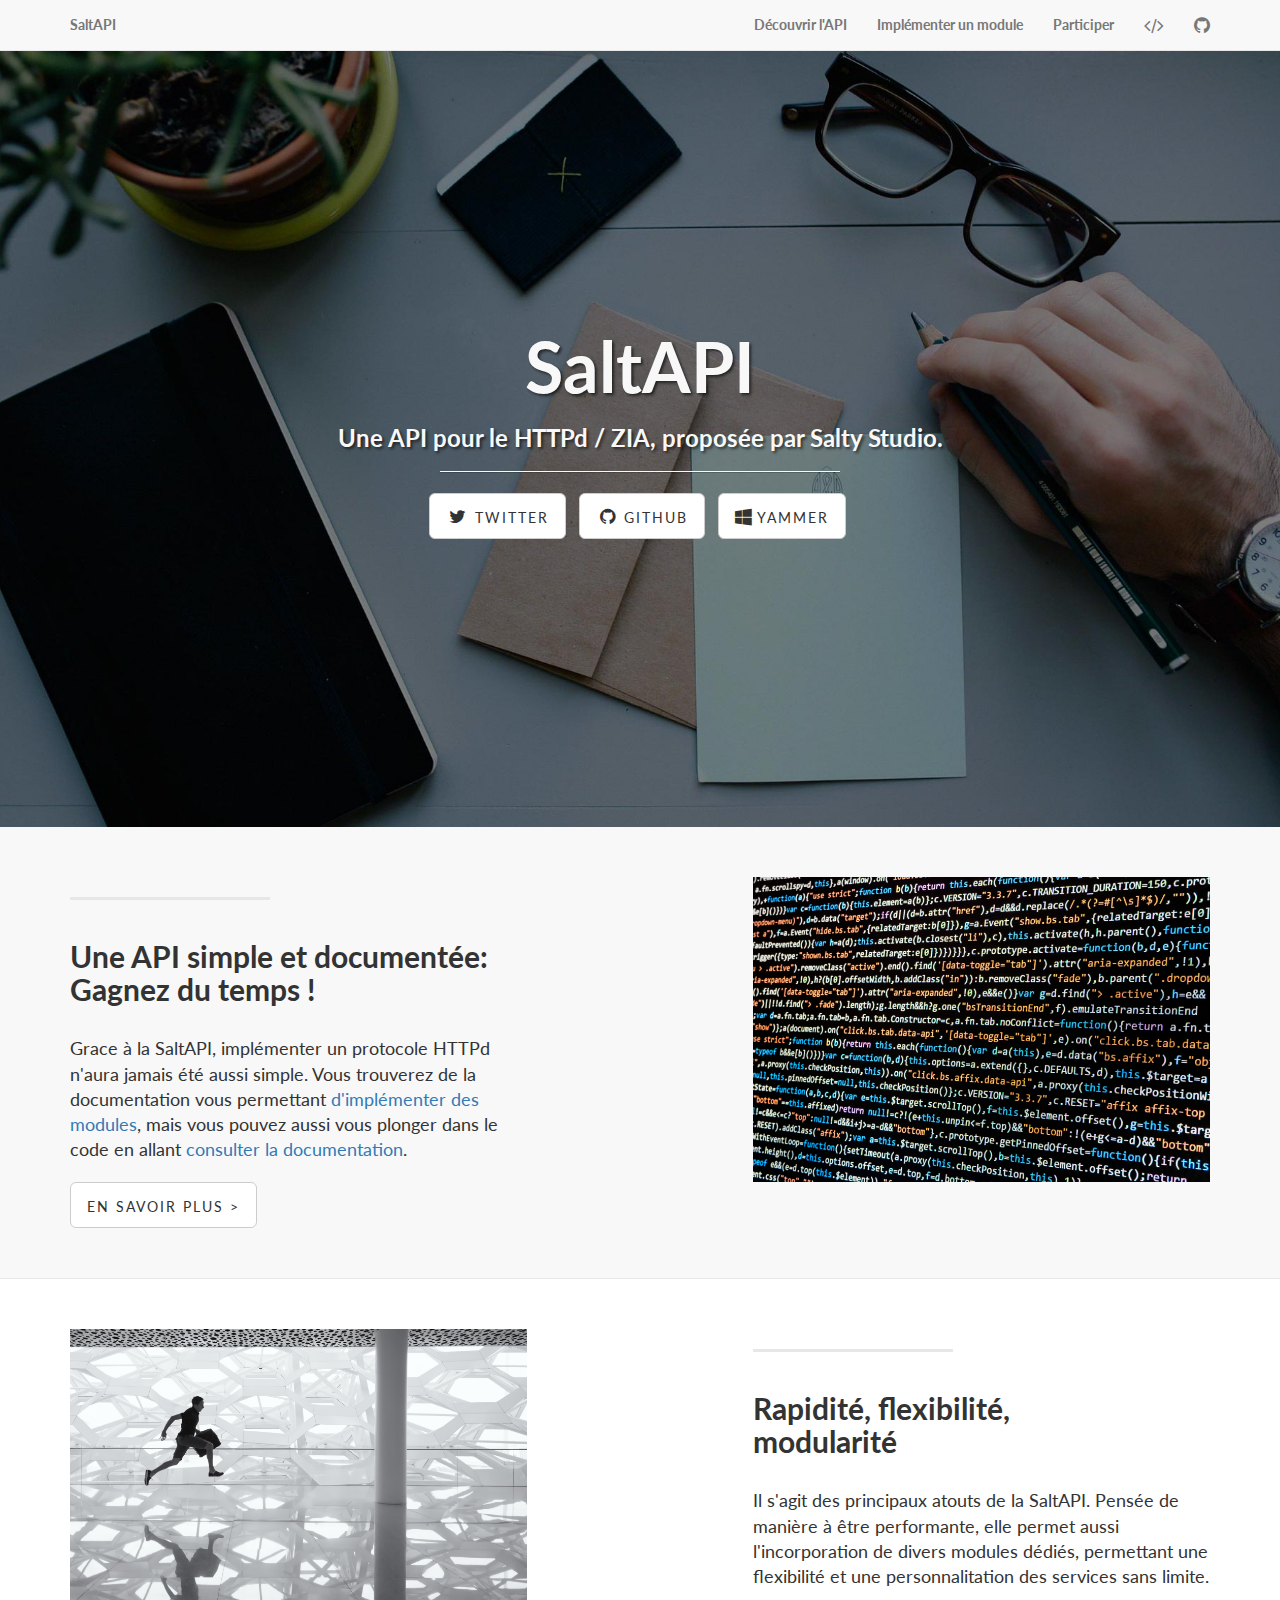
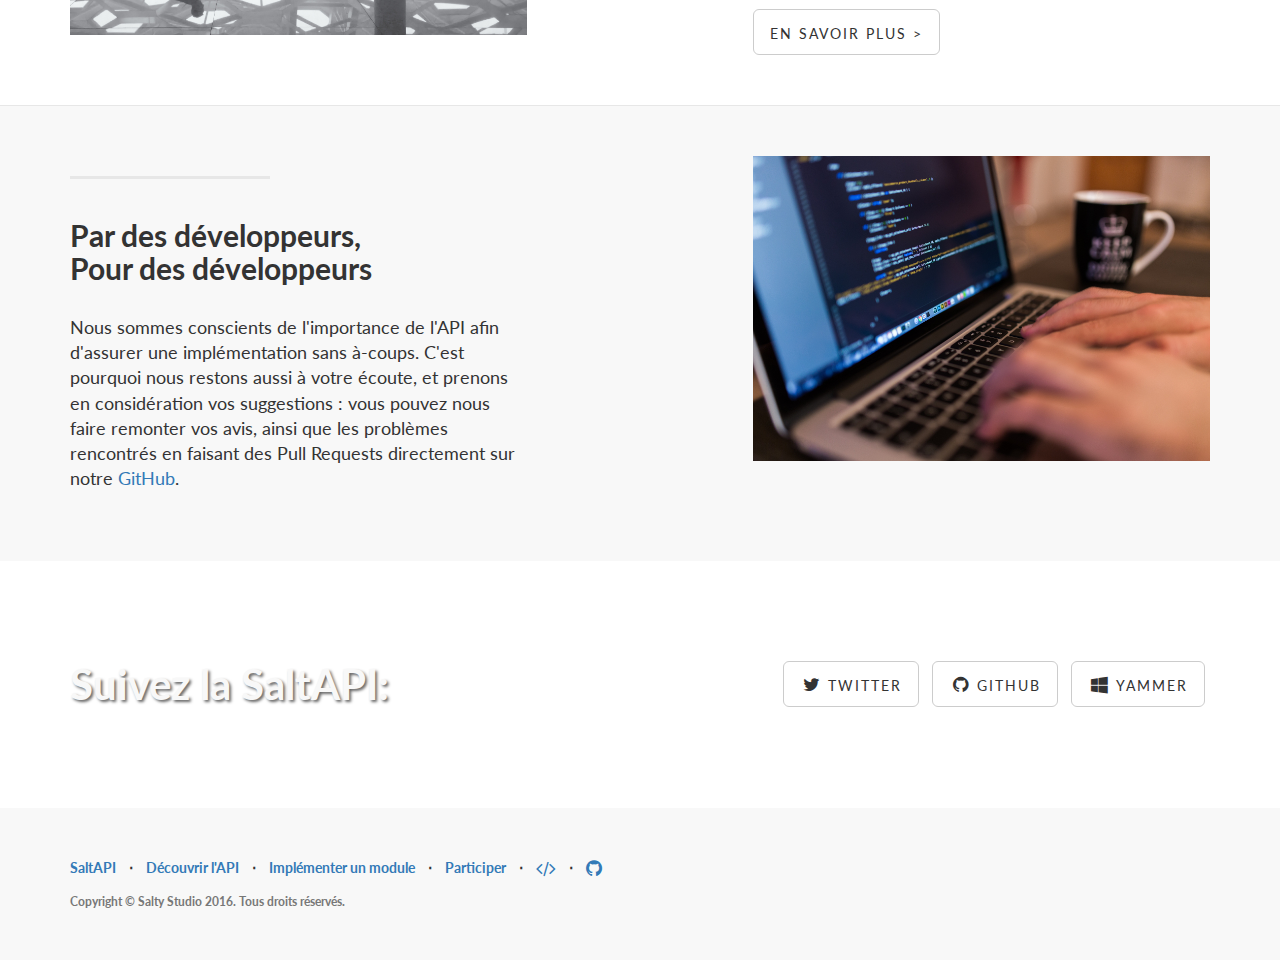
==== index.html @ 26de690f "added scrollbar and scrollnav" ====
<!DOCTYPE html>
<html lang="fr">

<head>

    <meta charset="utf-8">
    <meta http-equiv="X-UA-Compatible" content="IE=edge">
    <meta name="viewport" content="width=device-width, initial-scale=1">
    <meta name="description" content="">
    <meta name="author" content="">

    <title>SaltAPI</title>

    <!-- icon -->
    <link rel="shortcut icon" href="favicon.ico?" type="image/x-icon">

    <!-- Bootstrap Core CSS -->
    <link href="css/bootstrap.min.css" rel="stylesheet">

    <!-- Custom CSS -->
    <link href="css/landing-page.css" rel="stylesheet">

    <!-- Custom Fonts -->
    <link href="font-awesome/css/font-awesome.min.css" rel="stylesheet" type="text/css">
    <link href="https://fonts.googleapis.com/css?family=Lato:300,400,700,300italic,400italic,700italic" rel="stylesheet" type="text/css">

    <!-- HTML5 Shim and Respond.js IE8 support of HTML5 elements and media queries -->
    <!-- WARNING: Respond.js doesn't work if you view the page via file:// -->
    <!--[if lt IE 9]>
        <script src="https://oss.maxcdn.com/libs/html5shiv/3.7.0/html5shiv.js"></script>
        <script src="https://oss.maxcdn.com/libs/respond.js/1.4.2/respond.min.js"></script>
    <![endif]-->

</head>

<body>

    <!-- Navigation -->
    <nav class="navbar navbar-default navbar-fixed-top topnav" role="navigation">
        <div class="container topnav">
            <!-- Brand and toggle get grouped for better mobile display -->
            <div class="navbar-header">
                <button type="button" class="navbar-toggle" data-toggle="collapse" data-target="#bs-example-navbar-collapse-1">
                    <span class="sr-only">Toggle navigation</span>
                    <span class="icon-bar"></span>
                    <span class="icon-bar"></span>
                    <span class="icon-bar"></span>
                </button>
                <a class="navbar-brand topnav" href="#about">SaltAPI</a>
            </div>
            <!-- Collect the nav links, forms, and other content for toggling -->
            <div class="collapse navbar-collapse" id="bs-example-navbar-collapse-1">
                <ul class="nav navbar-nav navbar-right">
                    <li>
                        <a href="#discover">Découvrir l'API</a>
                    </li>
                    <li>
                        <a href="#module">Implémenter un module</a>
                    </li>
                    <li>
                        <a href="#contact">Participer</a>
                    </li>
                    <li>
                        <a href="Doxygen/html/index.html" target="_blank">
                            <i class="fa fa-code fa-lg"></i>
                        </a>
                    </li>
                    <li>
                        <a href="https://github.com/Adpa18/SaltAPI" target="_blank">
                            <i class="fa fa-github fa-lg"></i>
                        </a>
                    </li>
                </ul>
            </div>
            <!-- /.navbar-collapse -->
        </div>
        <!-- /.container -->
    </nav>


    <!-- Header -->
    <a id="about"></a>
    <div class="intro-header">
        <div class="container">

            <div class="row">
                <div class="col-lg-12">
                    <div class="intro-message">
                        <h1>SaltAPI</h1>
                        <h3>Une API pour le HTTPd / ZIA, proposée par Salty Studio.</h3>
                        <hr class="intro-divider">
                        <ul class="list-inline intro-social-buttons">
                            <li>
                                <a href="https://twitter.com/Salt_API" class="btn btn-default btn-lg" target="_blank"><i class="fa fa-twitter fa-fw"></i> <span class="network-name">Twitter</span></a>
                            </li>
                            <li>
                                <a href="https://github.com/Adpa18/SaltAPI" class="btn btn-default btn-lg" target="_blank"><i class="fa fa-github fa-fw"></i> <span class="network-name">Github</span></a>
                            </li>
                            <li>
                                <a href="https://www.yammer.com/epitech.eu/#/threads/inGroup?type=in_group&feedId=10244128" class="btn btn-default btn-lg" target="_blank"><i class="fa fa-linkedin fa-windows"></i> <span class="network-name">Yammer</span></a>
                            </li>
                        </ul>
                    </div>
                </div>
            </div>

        </div>
        <!-- /.container -->

    </div>
    <!-- /.intro-header -->

    <!-- Page Content -->

	<a  id="discover"></a>
    <div class="content-section-a">

        <div class="container">
            <div class="row">
                <div class="col-lg-5 col-sm-6">
                    <hr class="section-heading-spacer">
                    <div class="clearfix"></div>
                    <h2 class="section-heading">Une API simple et documentée:<br>Gagnez du temps !</h2>
                    <p class="lead">Grace à la SaltAPI, implémenter un protocole HTTPd n'aura jamais été aussi simple. Vous trouverez de la documentation
                        vous permettant <a href="module.html">d'implémenter des modules</a>, mais vous pouvez aussi vous plonger dans le code en allant <a href="Doxygen/html/index.html">consulter la documentation</a>.</p>
                    <a href="discover.html" class="btn btn-default btn-lg">
                        <span class="network-name">En savoir plus ></span>
                    </a>
                </div>
                <div class="col-lg-5 col-lg-offset-2 col-sm-6">
                    <img class="img-responsive" src="img/code.jpg" alt="">
                </div>
            </div>

        </div>
        <!-- /.container -->

    </div>
    <!-- /.content-section-a -->

    <a  id="module"></a>
    <div class="content-section-b">

        <div class="container">

            <div class="row">
                <div class="col-lg-5 col-lg-offset-1 col-sm-push-6  col-sm-6">
                    <hr class="section-heading-spacer">
                    <div class="clearfix"></div>
                    <h2 class="section-heading">Rapidité, flexibilité,<br>modularité</h2>
                    <p class="lead">Il s'agit des principaux atouts de la SaltAPI. Pensée de manière à être performante,
                    elle permet aussi l'incorporation de divers modules dédiés, permettant une flexibilité et une
                    personnalitation des services sans limite.</p>
                    <a href="module.html" class="btn btn-default btn-lg">
                        <span class="network-name">En savoir plus ></span>
                    </a>
                </div>
                <div class="col-lg-5 col-sm-pull-6  col-sm-6">
                    <img class="img-responsive" src="img/pexels-photo.jpg" alt="">
                </div>
            </div>

        </div>
        <!-- /.container -->

    </div>
    <!-- /.content-section-b -->

    <a  id="contact"></a>
    <div class="content-section-a">

        <div class="container">

            <div class="row">
                <div class="col-lg-5 col-sm-6">
                    <hr class="section-heading-spacer">
                    <div class="clearfix"></div>
                    <h2 class="section-heading">Par des développeurs,<br>Pour des développeurs</h2>
                    <p class="lead">Nous sommes conscients de l'importance de l'API afin d'assurer une implémentation
                        sans à-coups. C'est pourquoi nous restons aussi à votre écoute, et prenons en considération
                        vos suggestions : vous pouvez nous faire remonter vos avis, ainsi que les problèmes
                        rencontrés en faisant des Pull Requests directement sur notre <a href="https://github.com/Adpa18/SaltAPI">GitHub</a>.</p>
                </div>
                <div class="col-lg-5 col-lg-offset-2 col-sm-6">
                    <img class="img-responsive" src="img/code-mug.jpg" alt="">
                </div>
            </div>

        </div>
        <!-- /.container -->

    </div>
    <!-- /.content-section-a -->

	<a  id="contact"></a>
    <div class="banner">

        <div class="container">

            <div class="row">
                <div class="col-lg-6">
                    <h2>Suivez la SaltAPI:</h2>
                </div>
                <div class="col-lg-6">
                    <ul class="list-inline banner-social-buttons">
                        <li>
                            <a href="https://twitter.com/Salt_API" class="btn btn-default btn-lg" target="_blank"><i class="fa fa-twitter fa-fw"></i> <span class="network-name">Twitter</span></a>
                        </li>
                        <li>
                            <a href="https://github.com/Adpa18/SaltAPI" class="btn btn-default btn-lg"><i class="fa fa-github fa-fw"></i> <span class="network-name">Github</span></a>
                        </li>
                        <li>
                            <a href="https://www.yammer.com/epitech.eu/#/threads/inGroup?type=in_group&feedId=10244128" class="btn btn-default btn-lg"><i class="fa fa-windows fa-fw"></i> <span class="network-name">Yammer</span></a>
                        </li>
                    </ul>
                </div>
            </div>

        </div>
        <!-- /.container -->

    </div>
    <!-- /.banner -->

    <!-- Footer -->
    <footer>
        <div class="container">
            <div class="row">
                <div class="col-lg-12">
                    <ul class="list-inline">
                        <li>
                            <a href="#about">SaltAPI</a>
                        </li>
                        <li class="footer-menu-divider">&sdot;</li>
                        <li>
                            <a href="#discover">Découvrir l'API</a>
                        </li>
                        <li class="footer-menu-divider">&sdot;</li>
                        <li>
                            <a href="#module">Implémenter un module</a>
                        </li>
                        <li class="footer-menu-divider">&sdot;</li>
                        <li>
                            <a href="#contact">Participer</a>
                        </li>
                        <li class="footer-menu-divider">&sdot;</li>
                        <li>
                            <a href="Doxygen/html/index.html" target="_blank">
                                <i class="fa fa-code fa-lg"></i>
                            </a>
                        </li>
                        <li class="footer-menu-divider">&sdot;</li>
                        <li>
                            <a href="https://github.com/Adpa18/SaltAPI" target="_blank">
                                <i class="fa fa-github fa-lg"></i>
                            </a>
                        </li>
                    </ul>
                    <p class="copyright text-muted small">Copyright &copy; Salty Studio 2016. Tous droits réservés.</p>
                </div>
            </div>
        </div>
    </footer>

    <!-- jQuery -->
    <script src="js/jquery.js"></script>
    <script src="js/jquery-ui-1.12.1/jquery-ui.min.js"></script>

    <!-- Bootstrap Core JavaScript -->
    <script src="js/bootstrap.min.js"></script>

    <script>
        $('a[href^="#"]').click(function(){
            var the_id = $(this).attr("href");

            $('html, body').animate({
                scrollTop:$(the_id).offset().top
            }, 1250, 'easeInOutExpo');
            return false;
        });
    </script>

</body>

</html>
---- css/landing-page.css ----
/*
 * Start Bootstrap - Landing Page (http://startbootstrap.com/)
 * Copyright 2013-2016 Start Bootstrap
 * Licensed under MIT (https://github.com/BlackrockDigital/startbootstrap/blob/gh-pages/LICENSE)
 */

body,
html {
    width: 100%;
    height: 100%;
}

body,
h1,
h2,
h3,
h4,
h5,
h6 {
    font-family: "Lato","Helvetica Neue",Helvetica,Arial,sans-serif;
    font-weight: 700;
}

.topnav {
    font-size: 14px; 
}

.lead {
    font-size: 18px;
    font-weight: 400;
}

.intro-header {
    padding-top: 50px; /* If you're making other pages, make sure there is 50px of padding to make sure the navbar doesn't overlap content! */
    padding-bottom: 50px;
    text-align: center;
    color: #f8f8f8;
    background: url(../img/intro-bg.jpg) no-repeat fixed center center;
    background-size: cover;
}

.intro-message {
    position: relative;
    padding-top: 20%;
    padding-bottom: 20%;
}

.intro-message > h1 {
    margin: 0;
    text-shadow: 2px 2px 3px rgba(0,0,0,0.6);
    font-size: 5em;
}

.intro-divider {
    width: 400px;
    border-top: 1px solid #f8f8f8;
    border-bottom: 1px solid rgba(0,0,0,0.2);
}

.intro-message > h3 {
    text-shadow: 2px 2px 3px rgba(0,0,0,0.6);
}

@media(max-width:767px) {
    .intro-message {
        padding-bottom: 15%;
    }

    .intro-message > h1 {
        font-size: 3em;
    }

    ul.intro-social-buttons > li {
        display: block;
        margin-bottom: 20px;
        padding: 0;
    }

    ul.intro-social-buttons > li:last-child {
        margin-bottom: 0;
    }

    .intro-divider {
        width: 100%;
    }
}

.network-name {
    text-transform: uppercase;
    font-size: 14px;
    font-weight: 400;
    letter-spacing: 2px;
}

.content-section-a {
    padding: 50px 0;
    background-color: #f8f8f8;
}

.content-section-b {
    padding: 50px 0;
    border-top: 1px solid #e7e7e7;
    border-bottom: 1px solid #e7e7e7;
}

.section-heading {
    margin-bottom: 30px;
}

.section-heading-spacer {
    float: left;
    width: 200px;
    border-top: 3px solid #e7e7e7;
}

.banner {
    padding: 100px 0;
    color: #f8f8f8;
    background: url(../img/banner-bg.jpg) no-repeat fixed center center;
    background-size: cover;
}

.banner h2 {
    margin: 0;
    text-shadow: 2px 2px 3px rgba(0,0,0,0.6);
    font-size: 3em;
}

.banner ul {
    margin-bottom: 0;
}

.banner-social-buttons {
    float: right;
    margin-top: 0;
}

@media(max-width:1199px) {
    ul.banner-social-buttons {
        float: left;
        margin-top: 15px;
    }
}

@media(max-width:767px) {
    .banner h2 {
        margin: 0;
        text-shadow: 2px 2px 3px rgba(0,0,0,0.6);
        font-size: 3em;
    }

    ul.banner-social-buttons > li {
        display: block;
        margin-bottom: 20px;
        padding: 0;
    }

    ul.banner-social-buttons > li:last-child {
        margin-bottom: 0;
    }
}

footer {
    padding: 50px 0;
    background-color: #f8f8f8;
}

p.copyright {
    margin: 15px 0 0;
}

/**
*** My CSS section
 */
.padding-top-50 {
    padding-top: 50px;
}

section h2 {
    padding-bottom: 10px;
    border-bottom: 1px solid #b4b4b4;
}

pre {
    font-weight: normal;
}

h1 {
    padding-top: 50px;
}

.subnav {
    z-index: 20;
}

.subnav.fixed {
    position: fixed;
    top: 50px;
}
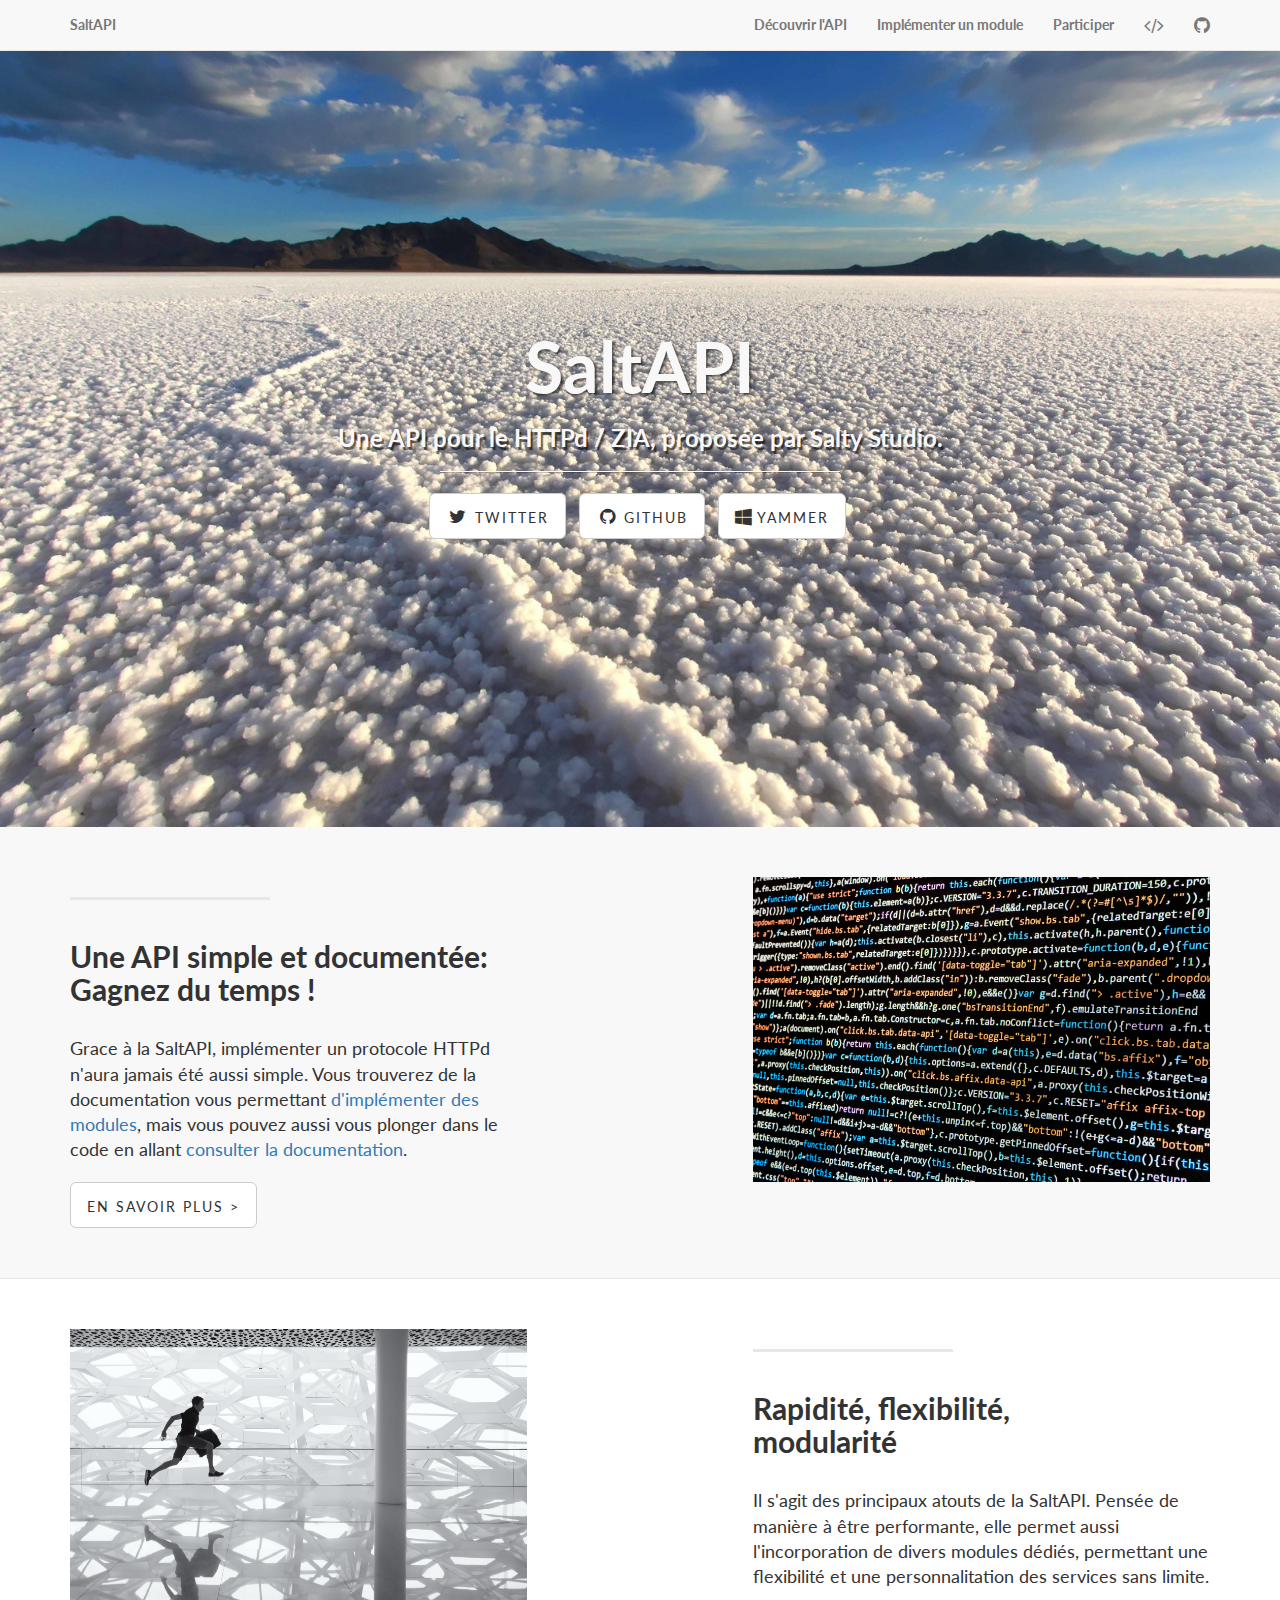
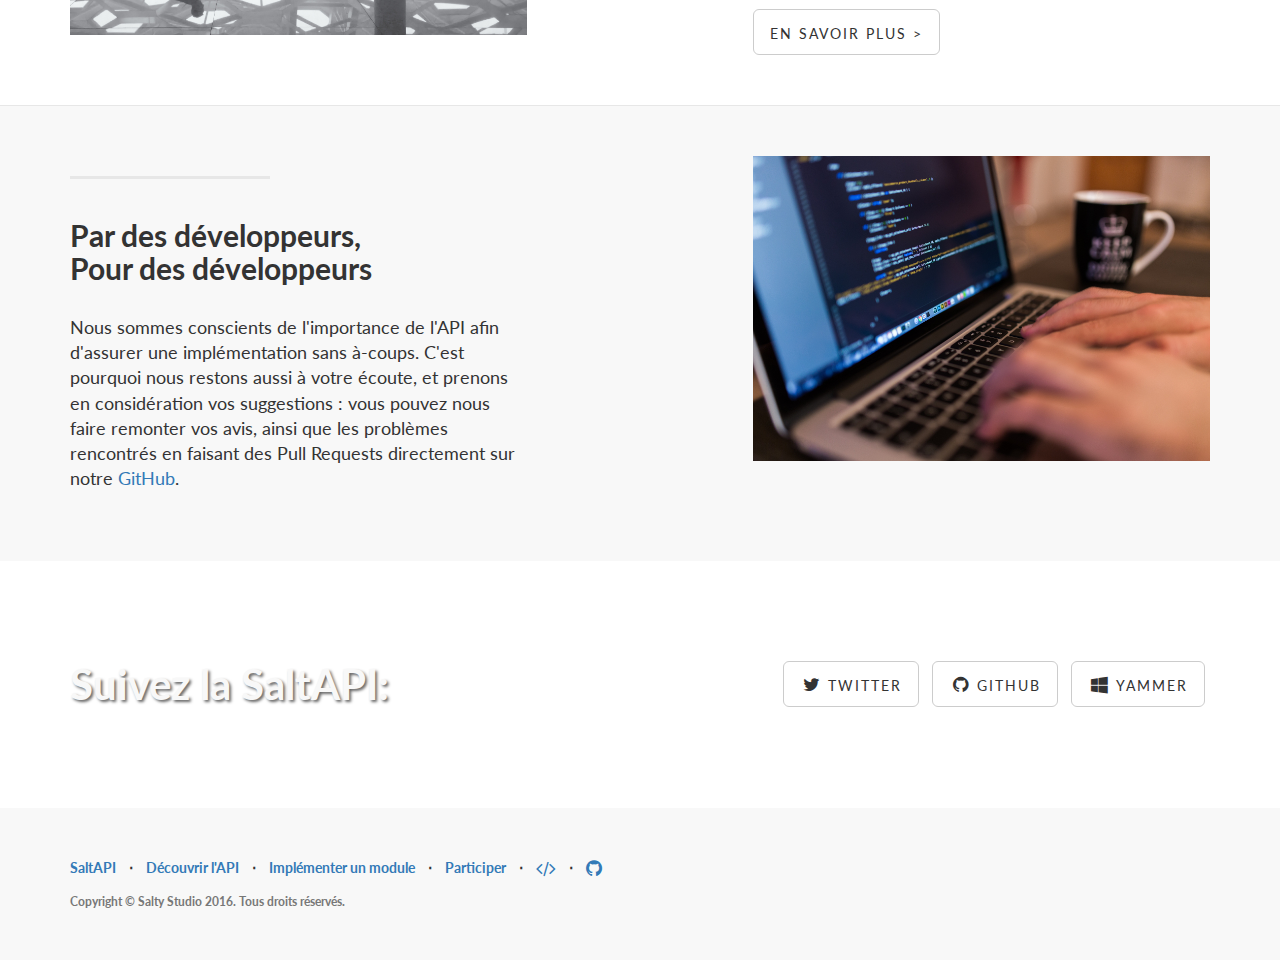
==== commit bc6d1d3c: "Update images" ====
--- a/index.html
+++ b/index.html
@@ -192,7 +192,7 @@
     </div>
     <!-- /.content-section-a -->
 
-	<a  id="contact"></a>
+	<!--<a  id="contact"></a>-->
     <div class="banner">
 
         <div class="container">
--- a/css/landing-page.css
+++ b/css/landing-page.css
@@ -35,7 +35,7 @@
     padding-bottom: 50px;
     text-align: center;
     color: #f8f8f8;
-    background: url(../img/intro-bg.jpg) no-repeat fixed center center;
+    background: url(../img/salt-lake.jpg) no-repeat fixed center center;
     background-size: cover;
 }
 
@@ -58,7 +58,8 @@
 }
 
 .intro-message > h3 {
-    text-shadow: 2px 2px 3px rgba(0,0,0,0.6);
+    /*text-shadow: 2px 2px 3px rgba(0,0,0,0.6);*/
+    text-shadow: 2px 3px 1px rgba(0,0,0,0.6);
 }
 
 @media(max-width:767px) {
@@ -116,7 +117,7 @@
 .banner {
     padding: 100px 0;
     color: #f8f8f8;
-    background: url(../img/banner-bg.jpg) no-repeat fixed center center;
+    background: url(../img/salt-bg.jpg) no-repeat fixed center center;
     background-size: cover;
 }
 
@@ -196,4 +197,17 @@
 .subnav.fixed {
     position: fixed;
     top: 50px;
+    background-color: #f8f8f8;
+    border-bottom: 1px solid #e7e7e7;
+    width: 100%;
+    left: 0;
+    /*padding-left: 17%;*/
+
+    white-space: nowrap;
+    overflow-x: auto;
+}
+
+.subnav ul li {
+    display: inline-block;
+    float: none;
 }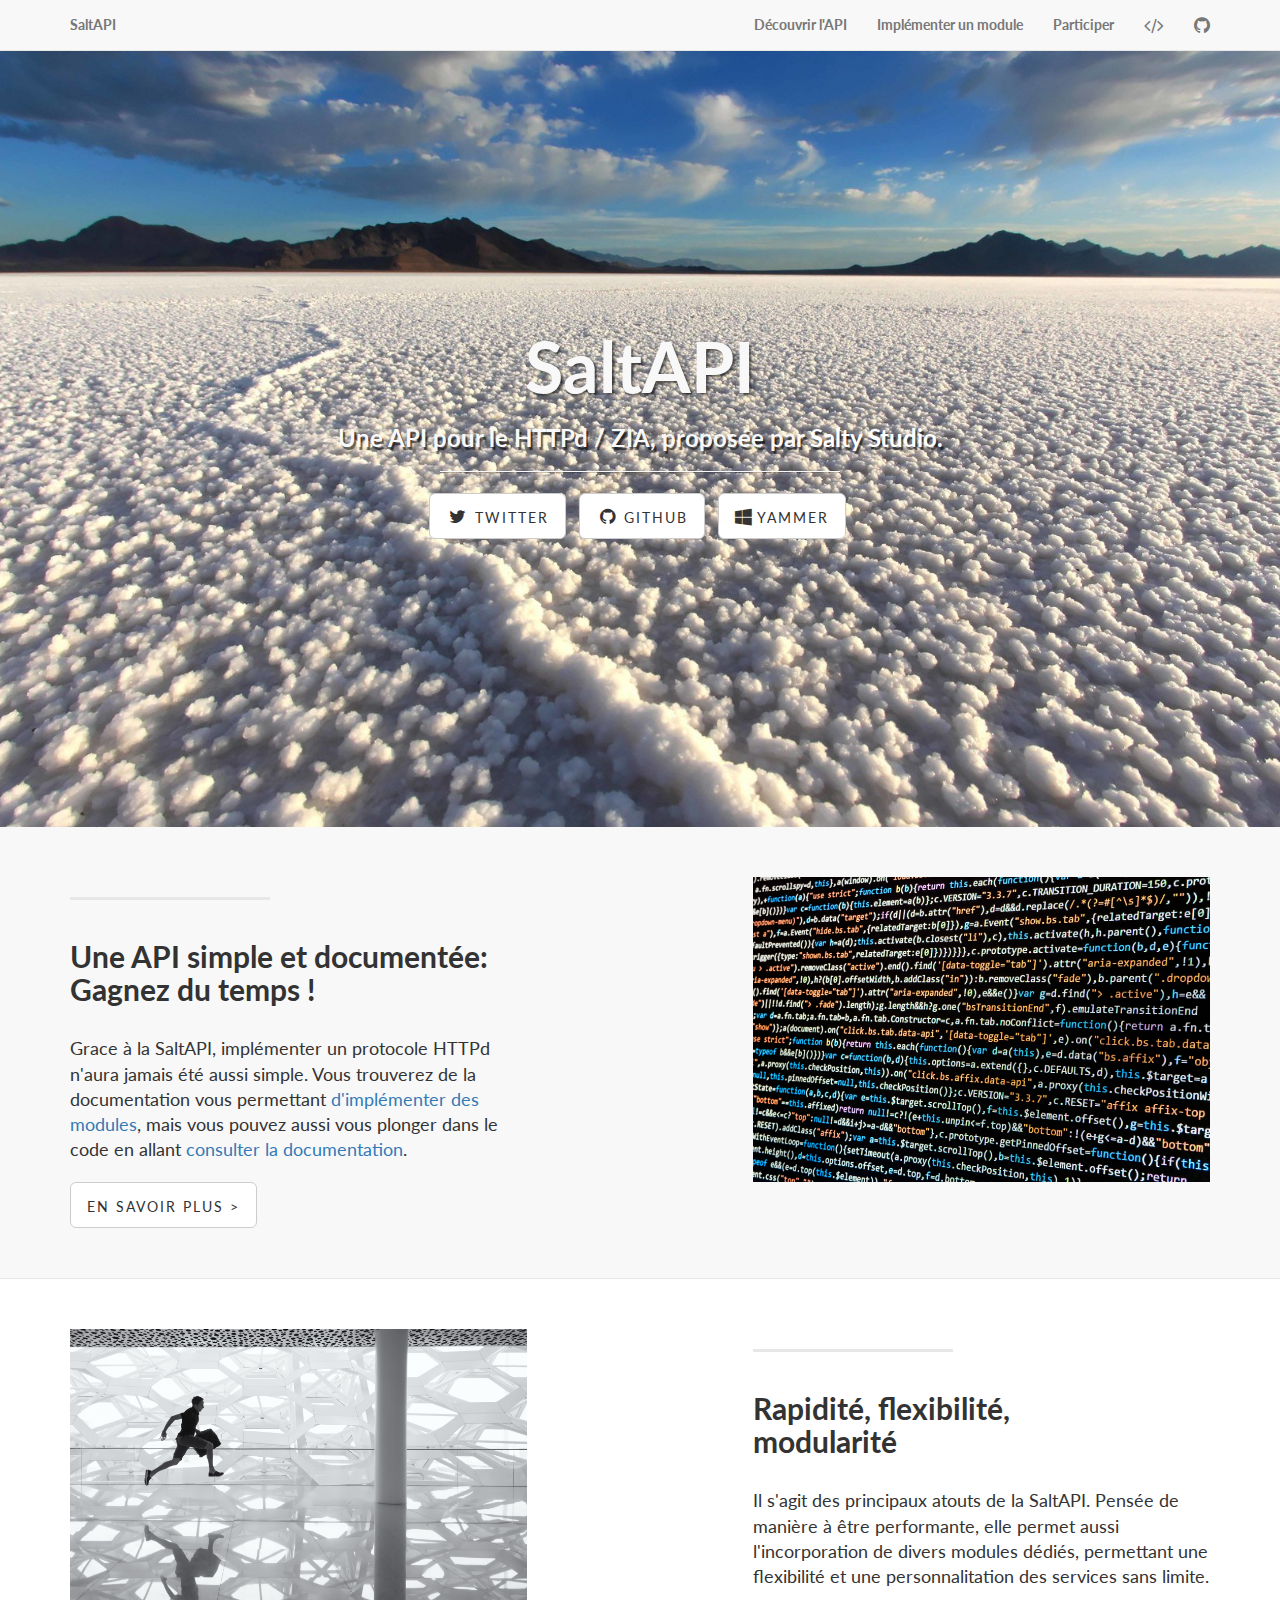
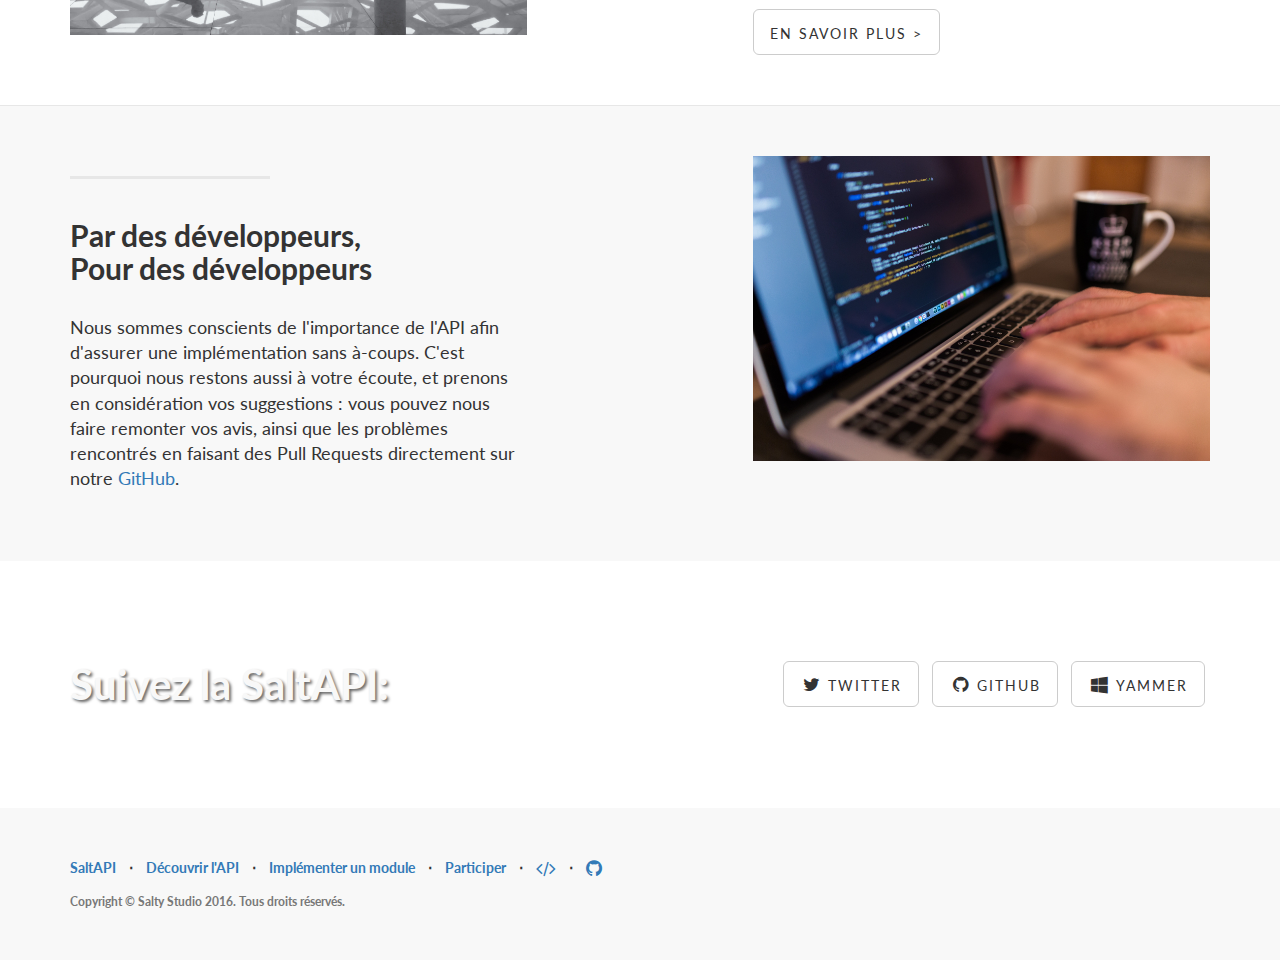
==== commit fc68c322: "added easter-egg" ====
--- a/index.html
+++ b/index.html
@@ -87,7 +87,7 @@
                 <div class="col-lg-12">
                     <div class="intro-message">
                         <h1>SaltAPI</h1>
-                        <h3>Une API pour le HTTPd / ZIA, proposée par Salty Studio.</h3>
+                        <h3>Une API pour le HTTPd / ZIA, proposée par <a href="salty-studio.html" style="color: white">Salty Studio.</a></h3>
                         <hr class="intro-divider">
                         <ul class="list-inline intro-social-buttons">
                             <li>
@@ -207,10 +207,10 @@
                             <a href="https://twitter.com/Salt_API" class="btn btn-default btn-lg" target="_blank"><i class="fa fa-twitter fa-fw"></i> <span class="network-name">Twitter</span></a>
                         </li>
                         <li>
-                            <a href="https://github.com/Adpa18/SaltAPI" class="btn btn-default btn-lg"><i class="fa fa-github fa-fw"></i> <span class="network-name">Github</span></a>
-                        </li>
-                        <li>
-                            <a href="https://www.yammer.com/epitech.eu/#/threads/inGroup?type=in_group&feedId=10244128" class="btn btn-default btn-lg"><i class="fa fa-windows fa-fw"></i> <span class="network-name">Yammer</span></a>
+                            <a href="https://github.com/Adpa18/SaltAPI" class="btn btn-default btn-lg" target="_blank"><i class="fa fa-github fa-fw"></i> <span class="network-name">Github</span></a>
+                        </li>
+                        <li>
+                            <a href="https://www.yammer.com/epitech.eu/#/threads/inGroup?type=in_group&feedId=10244128" class="btn btn-default btn-lg" target="_blank"><i class="fa fa-windows fa-fw"></i> <span class="network-name">Yammer</span></a>
                         </li>
                     </ul>
                 </div>
--- a/css/landing-page.css
+++ b/css/landing-page.css
@@ -210,4 +210,89 @@
 .subnav ul li {
     display: inline-block;
     float: none;
-}+}
+
+.margin-top-20 {
+    margin-top: 20px;
+}
+
+.margin-bot-30 {
+    margin-bottom: 30px;
+}
+
+.center-div {
+    margin-right: auto;
+    margin-left: auto;
+    display: block;
+    text-align: center
+}
+
+.modal-dialog {
+    min-width: 98%;
+    max-width: 100%;
+}
+
+.modal-body {
+    text-align: center;
+}
+
+.image-presentation {
+    margin-top: 35px;
+    margin-bottom: 35px;
+}
+
+.image-fullsize {
+    max-width: 100%;
+    height: auto;
+}
+
+@media (max-width: 972px) {
+    .btn-lg {
+        margin-bottom: 25px;
+    }
+}
+
+blockquote {
+    margin-top: 15px;
+    margin-left: 15px;
+    font-style: italic;
+    text-align: justify;
+}
+
+.item-list {
+    padding-top: 15px;
+    padding-bottom: 15px;
+}
+
+.item-list > [class*="col-"] {
+    padding-top: 30px;
+    padding-bottom: 30px;
+}
+
+.item-list-left {
+    text-align: left;
+}
+
+.item-list-right {
+    text-align: right;
+}
+
+/*.item-list > [class*="col-"]:not(first-child) {*/
+    /*border-top: 2px solid #e7e7e7;*/
+/*}*/
+
+/*.item-list > [class*="col-"]:last-child {*/
+    /*border-bottom: 2px solid #e7e7e7;*/
+/*}*/
+
+.image-whoami-left {
+    border-bottom-right-radius: 50%;
+    border-top-right-radius: 50%;
+    border-top-left-radius: 50%;
+}
+
+.image-whoami-right {
+    border-bottom-left-radius: 50%;
+    border-top-right-radius: 50%;
+    border-top-left-radius: 50%;
+}
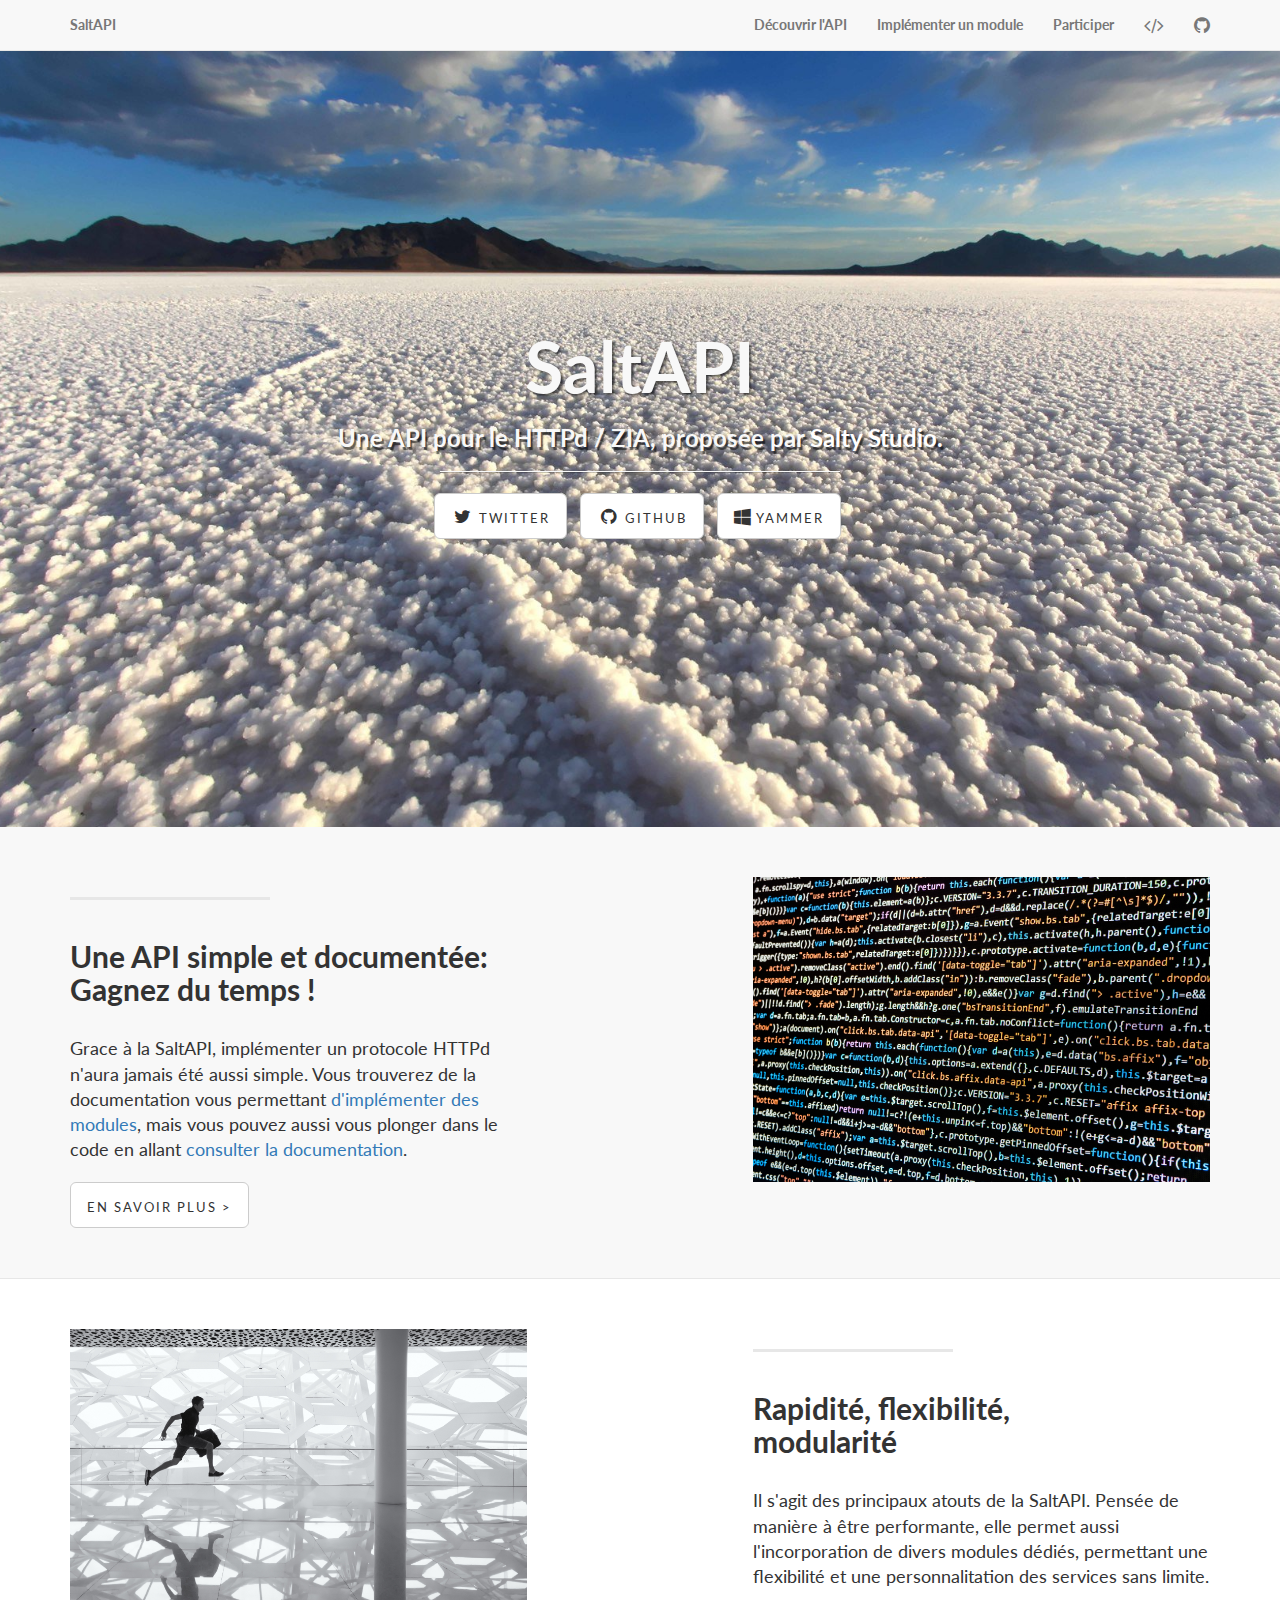
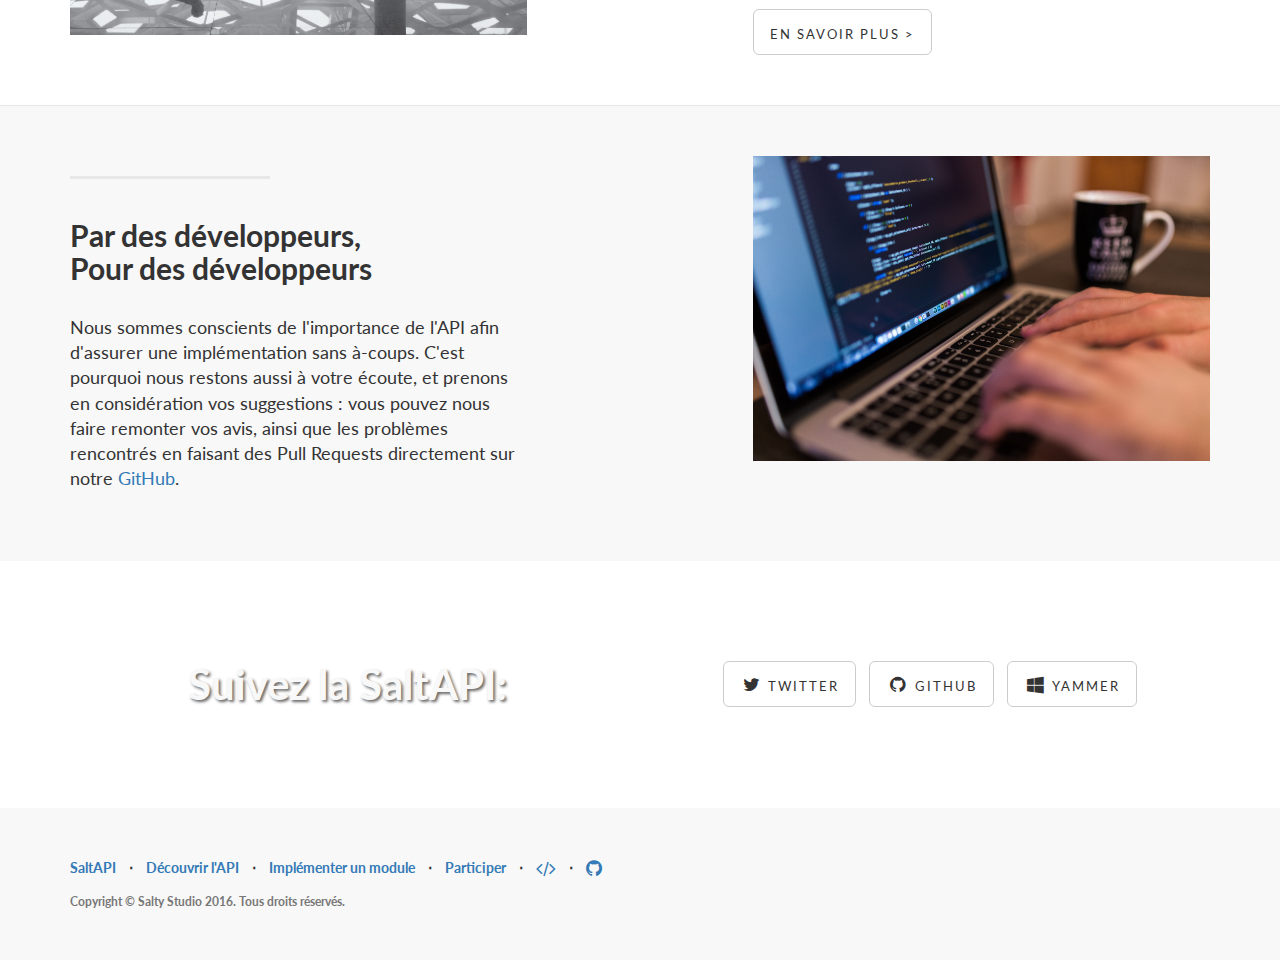
==== commit 22d62d40: "centered buttons homepage" ====
--- a/index.html
+++ b/index.html
@@ -199,10 +199,10 @@
 
             <div class="row">
                 <div class="col-lg-6">
-                    <h2>Suivez la SaltAPI:</h2>
-                </div>
-                <div class="col-lg-6">
-                    <ul class="list-inline banner-social-buttons">
+                    <h2 class="text-center">Suivez la SaltAPI:</h2>
+                </div>
+                <div class="col-lg-6 col-xs-12">
+                    <ul class="list-inline banner-social-buttons text-center" style="float: none">
                         <li>
                             <a href="https://twitter.com/Salt_API" class="btn btn-default btn-lg" target="_blank"><i class="fa fa-twitter fa-fw"></i> <span class="network-name">Twitter</span></a>
                         </li>
--- a/css/landing-page.css
+++ b/css/landing-page.css
@@ -88,7 +88,8 @@
 
 .network-name {
     text-transform: uppercase;
-    font-size: 14px;
+    /*font-size: 14px;*/
+    font-size: 13px;
     font-weight: 400;
     letter-spacing: 2px;
 }
@@ -269,12 +270,27 @@
     padding-bottom: 30px;
 }
 
+[class*="item-list"] {
+    margin-top: 15px;
+    margin-bottom: 15px;
+}
+
 .item-list-left {
     text-align: left;
+    -webkit-transform: translateX(-100px);
+    -moz-transform: translateX(-100px);
+    -ms-transform: translateX(-100px);
+    -o-transform: translateX(-100px);
+    transform: translateX(-100px);
 }
 
 .item-list-right {
     text-align: right;
+    -webkit-transform: translateX(100px);
+    -moz-transform: translateX(100px);
+    -ms-transform: translateX(100px);
+    -o-transform: translateX(100px);
+    transform: translateX(100px);
 }
 
 /*.item-list > [class*="col-"]:not(first-child) {*/
@@ -296,3 +312,12 @@
     border-top-right-radius: 50%;
     border-top-left-radius: 50%;
 }
+
+.fade-in {
+    opacity: 0;
+    -webkit-transition: 1s ease-in-out;
+    -moz-transition: 1s ease-in-out;
+    -ms-transition: 1s ease-in-out;
+    -o-transition: 1s ease-in-out;
+    transition: 1s ease-in-out;
+}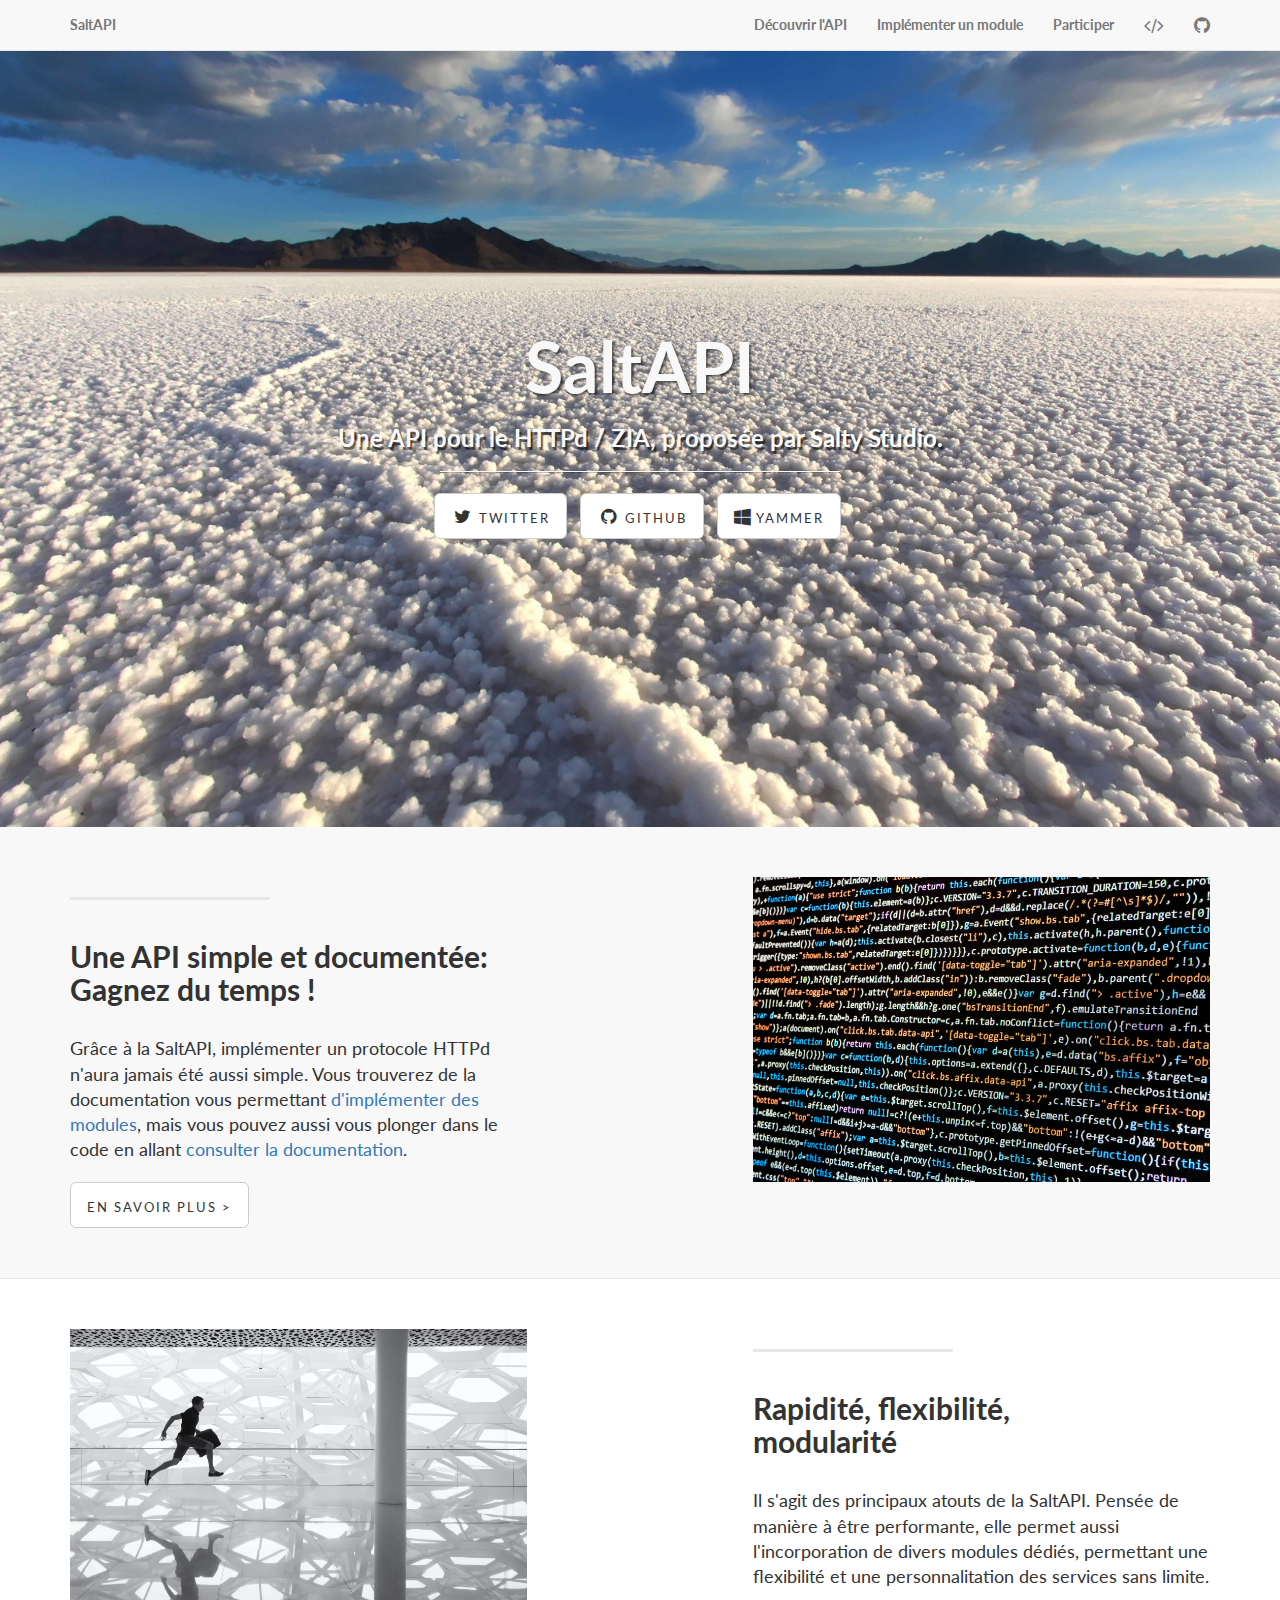
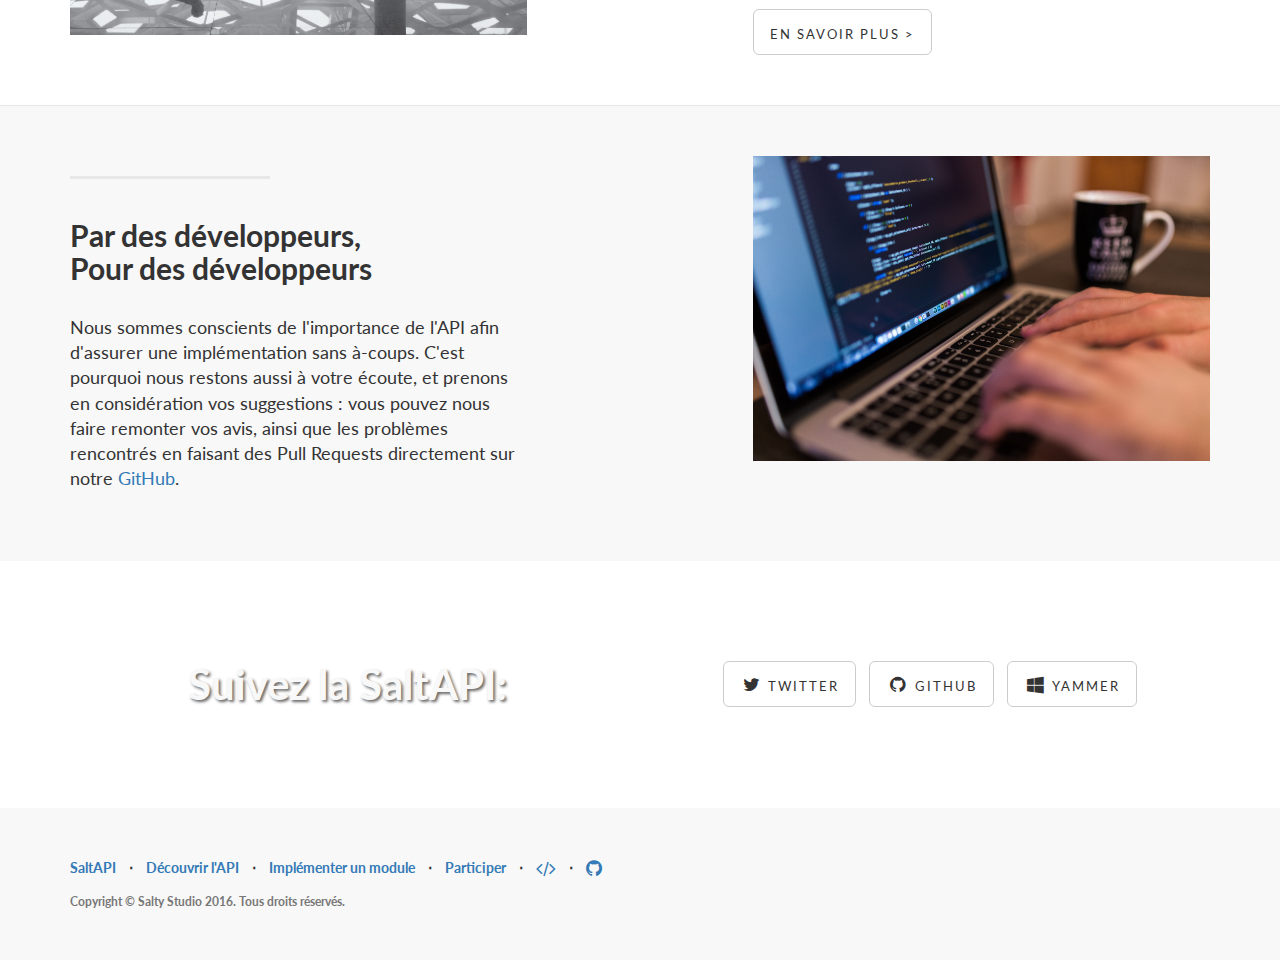
==== commit b351fc01: "corrected some typos" ====
--- a/index.html
+++ b/index.html
@@ -121,7 +121,7 @@
                     <hr class="section-heading-spacer">
                     <div class="clearfix"></div>
                     <h2 class="section-heading">Une API simple et documentée:<br>Gagnez du temps !</h2>
-                    <p class="lead">Grace à la SaltAPI, implémenter un protocole HTTPd n'aura jamais été aussi simple. Vous trouverez de la documentation
+                    <p class="lead">Grâce à la SaltAPI, implémenter un protocole HTTPd n'aura jamais été aussi simple. Vous trouverez de la documentation
                         vous permettant <a href="module.html">d'implémenter des modules</a>, mais vous pouvez aussi vous plonger dans le code en allant <a href="Doxygen/html/index.html">consulter la documentation</a>.</p>
                     <a href="discover.html" class="btn btn-default btn-lg">
                         <span class="network-name">En savoir plus ></span>
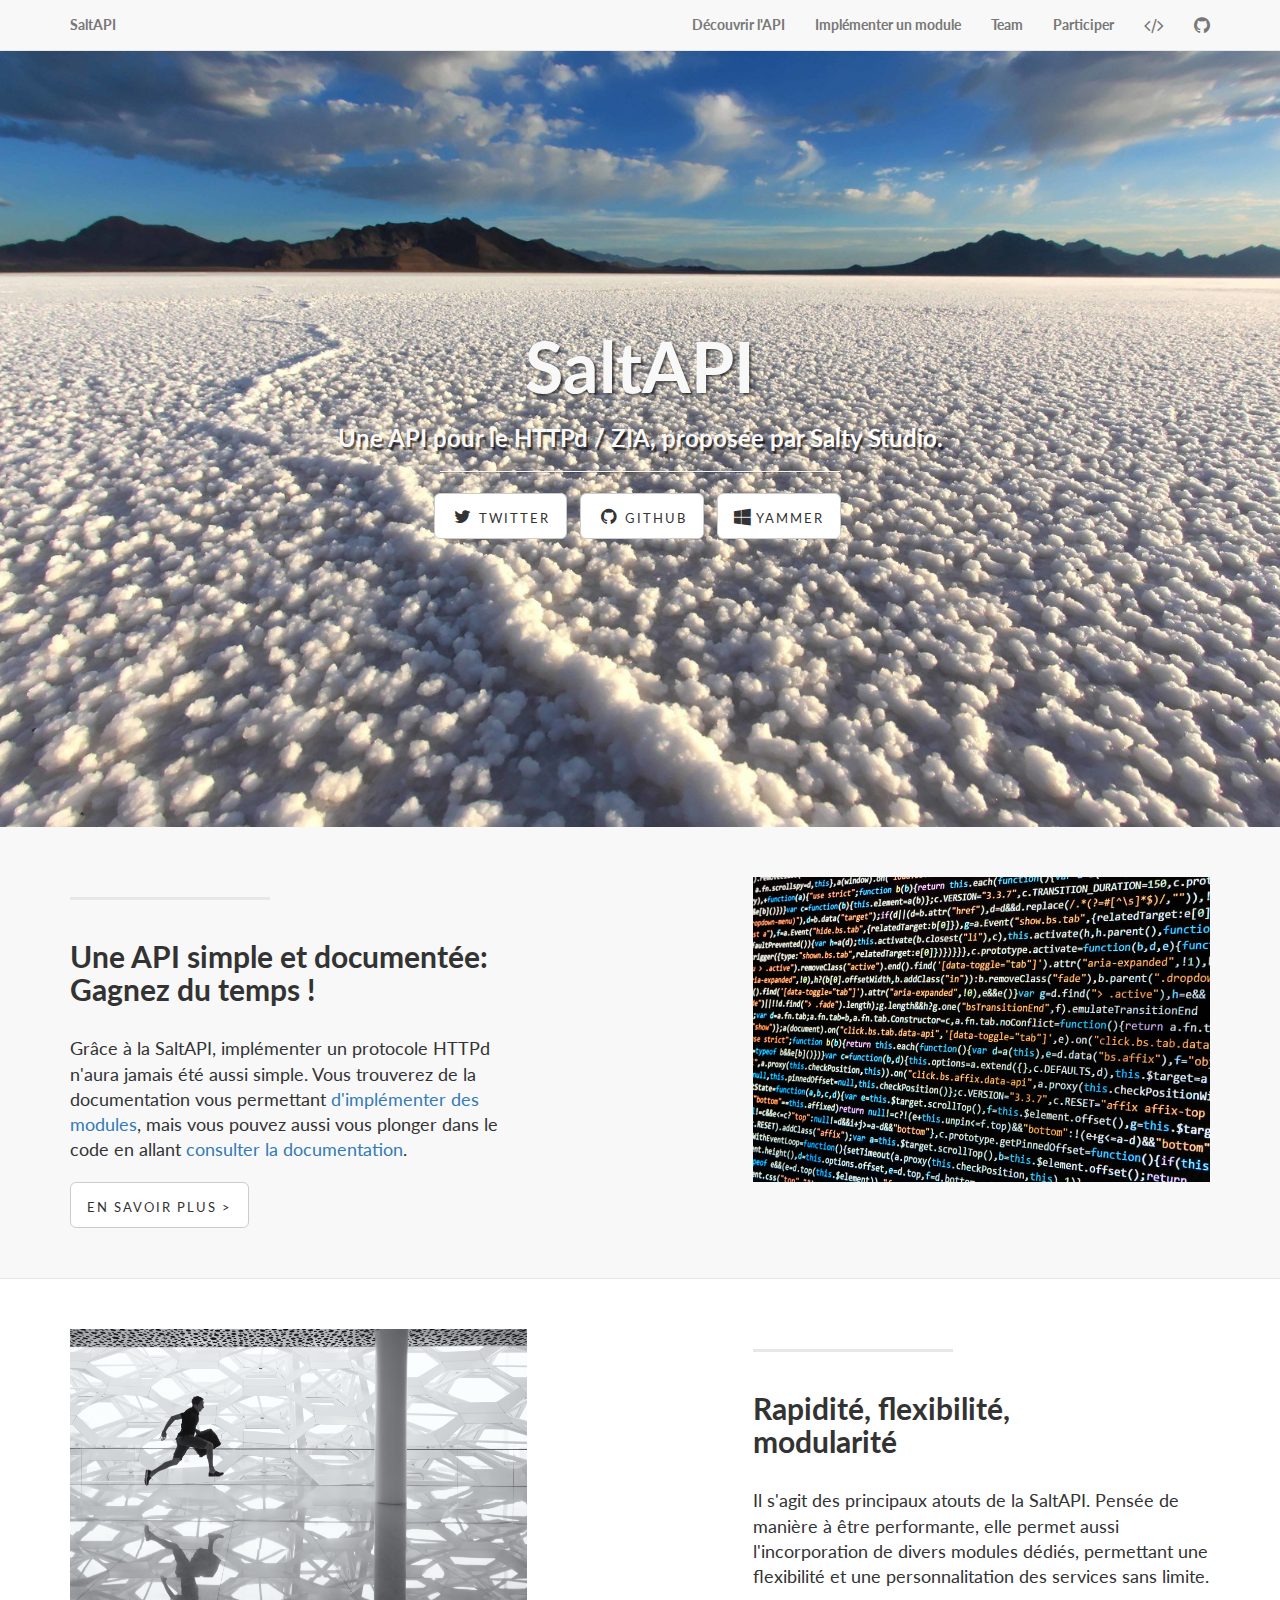
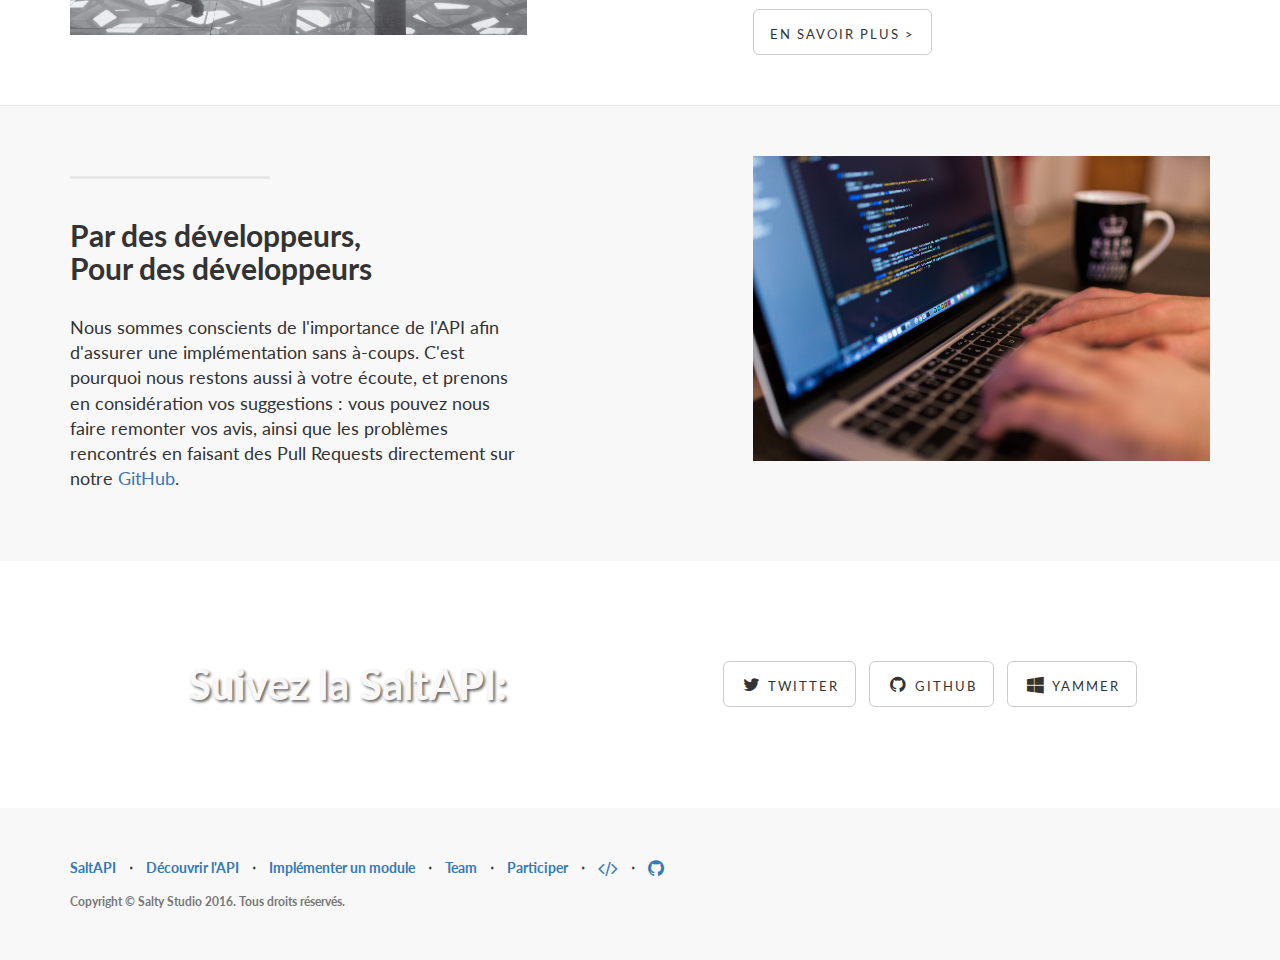
==== commit ceccdf0a: "update team" ====
--- a/index.html
+++ b/index.html
@@ -56,6 +56,9 @@
                     </li>
                     <li>
                         <a href="#module">Implémenter un module</a>
+                    </li>
+                    <li>
+                        <a href="salty-studio.html">Team</a>
                     </li>
                     <li>
                         <a href="#contact">Participer</a>
@@ -241,6 +244,10 @@
                         </li>
                         <li class="footer-menu-divider">&sdot;</li>
                         <li>
+                            <a href="salty-studio.html">Team</a>
+                        </li>
+                        <li class="footer-menu-divider">&sdot;</li>
+                        <li>
                             <a href="#contact">Participer</a>
                         </li>
                         <li class="footer-menu-divider">&sdot;</li>
--- a/css/landing-page.css
+++ b/css/landing-page.css
@@ -320,4 +320,9 @@
     -ms-transition: 1s ease-in-out;
     -o-transition: 1s ease-in-out;
     transition: 1s ease-in-out;
+}
+
+[id^="fragment"] {
+    margin-top: 30px;
+    margin-bottom: 30px;
 }